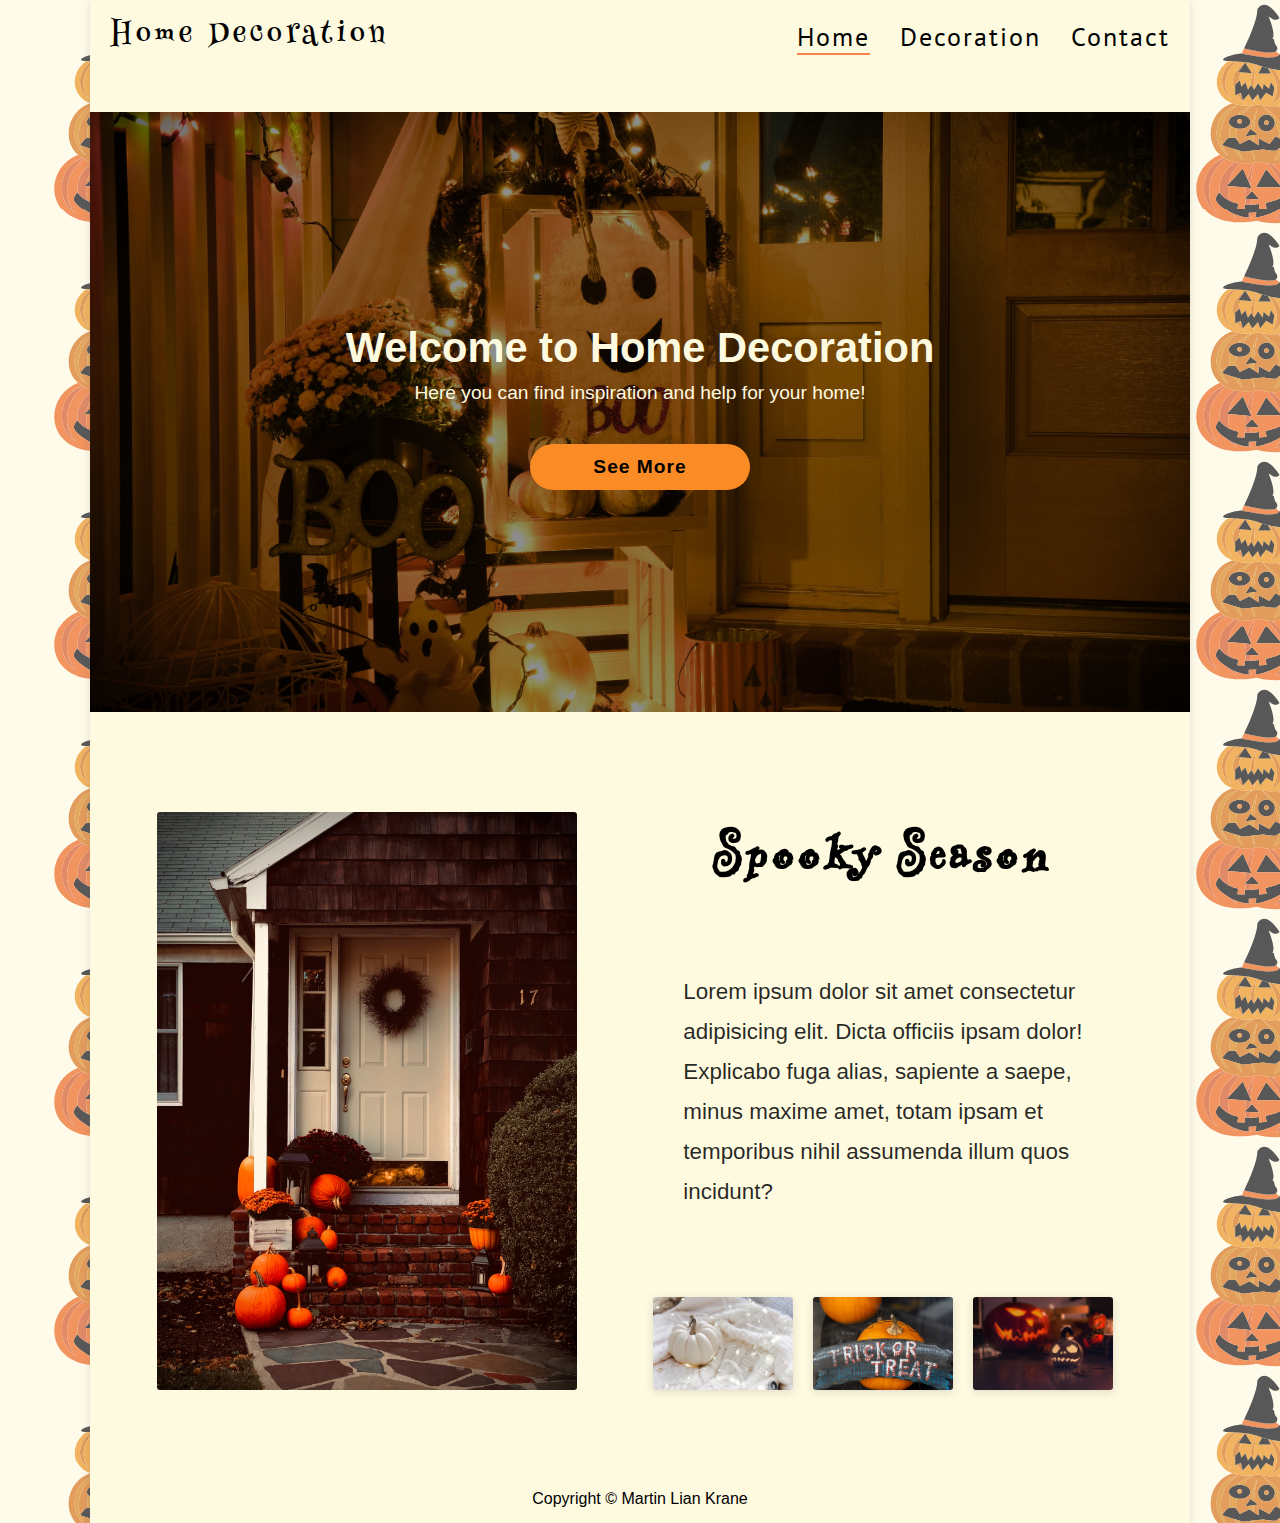
==== index.html @ 37a68a19 "Initial commit" ====
<!DOCTYPE html>
<html lang="en">
<head>
    <meta charset="UTF-8">
    <meta http-equiv="X-UA-Compatible" content="IE=edge">
    <meta name="viewport" content="width=device-width, initial-scale=1.0">
    <title>Design 2 MA</title>
    <link rel="stylesheet" href="style.css">
    <link rel="preconnect" href="https://fonts.googleapis.com">
<link rel="preconnect" href="https://fonts.gstatic.com" crossorigin>
<link href="https://fonts.googleapis.com/css2?family=Are+You+Serious&family=Creepster&family=Henny+Penny&family=PT+Sans&display=swap" rel="stylesheet">
</head>
<body>
    <div class="background">
        <div class="page-wrapper">
            <div class="navigation-bar">
                <div class="logo">
                    <a href="index.html">Home Decoration</a>
                </div>
                <div class="nav-menu">
                    <ul>
                        <li><a href="index.html" class="current">Home</a></li>
                        <li><a href="index.html">Decoration</a></li>
                        <li><a href="index.html">Contact</a></li>
                    </ul>
                </div>
            </div>

            <div class="container-1">
                <div class="container-1-content">
                    <h2>Welcome to Home Decoration</h2>
                    <p>Here you can find inspiration and help for your home!</p>
                    <button>See More</button>
                </div>
            </div>

            <div class="container-2">
                <img src="images/erica-marsland-huynh-bJI7ytRRYNU-unsplash.jpg" alt="">
                <div class="container-2-text">
                    <h3>Spooky Season</h3>
                    <p>Lorem ipsum dolor sit amet consectetur adipisicing elit. Dicta officiis ipsam dolor!
                        Explicabo fuga alias, sapiente a saepe, minus maxime amet, totam ipsam et temporibus
                        nihil assumenda illum quos incidunt?
                    </p>
                    <div class="container-img-row">
                        <img src="images/paige-cody-L-gk4fQcgnU-unsplash.jpg" alt="">
                        <img src="images/nick-fewings-oPVNGh0hzdI-unsplash.jpg" alt="">
                        <img src="images/andyone-RSw8StGHed8-unsplash.jpg" alt="">
                    </div>
                </div>   
            </div>
            <footer>Copyright &copy; Martin Lian Krane</footer>
        </div>
    </div>
</body>
</html>
---- style.css ----
*{
    box-sizing: border-box;
    margin: 0;
    padding: 0;
}
html {
    height: 100%;
  }
body{
    font-family: sans-serif;
    height: 100%;
}

a, li{
    text-decoration: none;
}
img{
    border-radius: 3px;
}
.navigation-bar{
 display: grid;
 grid-template-columns: repeat(7, 1fr);
 margin: 10px 20px;
 align-items: center;
 position: relative;
}

.logo a{
    font-family: 'Henny Penny', cursive;
    font-size: 1.8em;
    letter-spacing: 4px;
    color: black;
}

.logo{
    grid-column: 1/4;
}

.nav-menu{
    grid-column: 5/8; 
}

.nav-menu ul{
    list-style: none;
    display: flex;
    justify-content: flex-end;
}

.nav-menu li{
    padding-left: 30px;
}

.nav-menu a{
    color: black;
    font-size: 1.6em;
    font-family: 'PT Sans', sans-serif;
    letter-spacing: 2px;
}
.nav-menu a:hover{
    transition: 0.4s;
    color: #f9844a;
}


.background{
    position: relative; 
    width: 100%;
    display: flex;
    align-items: center;
    justify-content: center;
}
.background::before{
    content: "";
    background-image: url('images/01832\ Halloween\ Pumpkins\ Witches\ Hat.svg');
    background-size: auto 15%;
    background-color: #fefae0;
    position: absolute;
    top: 0px;
    right: 0px;
    bottom: 0px;
    left: 0px;
    opacity: 65%;
}
.page-wrapper{
    margin: auto;
    background-color: #fefae0;
    width: 1100px;
    position: relative;
    box-shadow: rgba(99, 99, 99, 0.2) 0px 2px 8px 0px;
}


.container-1{
    margin: 50px auto;
    background-image: linear-gradient(rgba(0,0,0,0.45),rgba(0,0,0,0.45)),url('images/clint-patterson-LuvEj39BEq4-unsplash.jpg');
    width: 100%;
    height: 600px;
    background-size: cover;
    background-position: center;
}

.container-1-content{
 text-align: center;
 height: 600px;
 display: flex;
 flex-direction: column;
 justify-content: center;
 align-items: center;
}
.container-1-content h2{
    color: #fefae0;
    font-size: 2.6em;
    margin: 10px;
}
.container-1-content p{
    color: #fefae0;
    margin-bottom: 20px;
    font-size: 1.2em;
}
.container-1 button{
    text-align: center;
    padding: 12px 0px;
    margin: 20px;
    border-radius: 26px;
    width: 20%;
    border: none;
    background: #fb8b24;
    font-weight: bold;
    font-size: 1.2em;
    cursor: pointer;
    letter-spacing: 1px;
}
.container-1 button:hover{
  opacity: 90%;
}

.container-2{
    display: flex;
    justify-content: space-evenly;
    margin-top: 100px;
    margin-bottom: 100px;
}

.container-2 img{
    width: 420px;
}

.container-2-text{
    display: flex;
    flex-direction: column;
    justify-content: space-between;
    align-items: center;
}
.container-2-text h3{
    text-align: center;
    font-size: 4em;
    font-family: 'Are You Serious', cursive;
    letter-spacing: 4px;
}.container-2-text p{
    max-width: 400px;
    font-size: 1.4em;
    color: rgba(0, 0, 0, 0.85);
    line-height: 40px;
}
.container-img-row img{
    width: 140px;
    margin: 0px 10px;
    height: 100%;
    box-shadow: rgba(99, 99, 99, 0.2) 0px 2px 8px 0px;
}
.container-img-row img:hover{
    transition: 0.4s;
    transform: scale(1.1);
    cursor: pointer;
}
.container-img-row{
    display: flex;
    justify-content: center;
}

.current{
    border-bottom: #f9844a 2px solid;
}

footer{
    text-align: center;
    margin: 15px 0px;
}
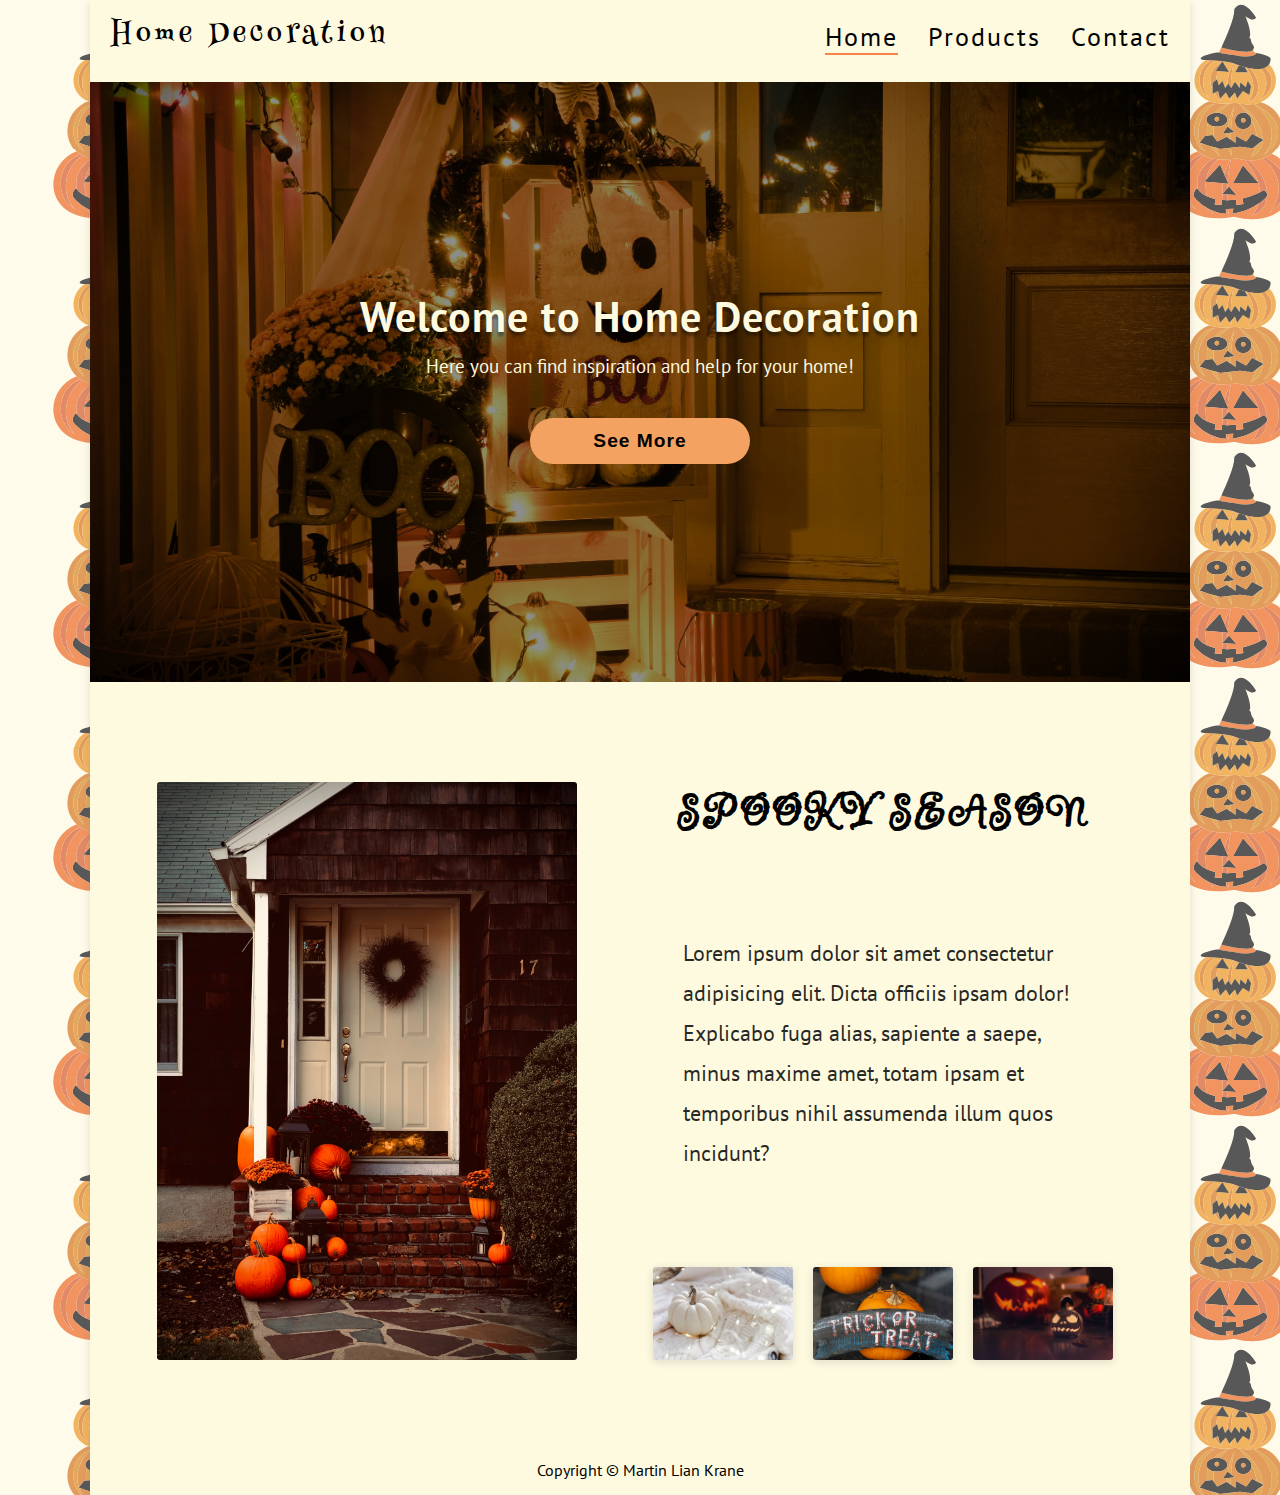
==== commit 982eb5ce: "done" ====
--- a/index.html
+++ b/index.html
@@ -20,7 +20,7 @@
                 <div class="nav-menu">
                     <ul>
                         <li><a href="index.html" class="current">Home</a></li>
-                        <li><a href="index.html">Decoration</a></li>
+                        <li><a href="products.html">Products</a></li>
                         <li><a href="index.html">Contact</a></li>
                     </ul>
                 </div>
--- a/style.css
+++ b/style.css
@@ -7,7 +7,7 @@
     height: 100%;
   }
 body{
-    font-family: sans-serif;
+    font-family: 'PT Sans', sans-serif;
     height: 100%;
 }
 
@@ -97,6 +97,7 @@
     height: 600px;
     background-size: cover;
     background-position: center;
+    margin-top: 20px;
 }
 
 .container-1-content{
@@ -124,7 +125,7 @@
     border-radius: 26px;
     width: 20%;
     border: none;
-    background: #fb8b24;
+    background: #f4a261;
     font-weight: bold;
     font-size: 1.2em;
     cursor: pointer;
@@ -185,4 +186,118 @@
 footer{
     text-align: center;
     margin: 15px 0px;
-}+    margin-top: 60px;
+}
+
+
+
+
+.landing-container{
+    margin-top: 30px;
+    margin-bottom: 100px;
+}
+.image-container{
+    display: flex;
+    flex-direction: row;
+    justify-content: space-evenly;
+}
+
+#one{
+    background-image:linear-gradient(rgba(0,0,0,0.3), rgba(0,0,0,0.4)), url(images/Webp.net-resizeimage.jpg);
+}
+#two{
+    background-image:linear-gradient(rgba(0,0,0,0.3), rgba(0,0,0,0.4)), url(images/Webp.net-resizeimage\ \(1\).jpg);
+}
+#three{
+    background-image:linear-gradient(rgba(0,0,0,0.3), rgba(0,0,0,0.4)), url(images/raquel-navalon-alvarez-TWj0qbJn4zI-unsplash.jpg);
+}
+
+#one:hover{
+    background-image:linear-gradient(rgba(0,0,0,0.2), rgba(0,0,0,0.2)), url(images/Webp.net-resizeimage.jpg);
+}
+#two:hover{
+    background-image:linear-gradient(rgba(0,0,0,0.2), rgba(0,0,0,0.2)), url(images/Webp.net-resizeimage\ \(1\).jpg);
+}
+#three:hover{
+    background-image:linear-gradient(rgba(0,0,0,0.2), rgba(0,0,0,0.2)), url(images/raquel-navalon-alvarez-TWj0qbJn4zI-unsplash.jpg);
+}
+
+.image{
+    height: 500px;
+    width: 350px;
+    background-size: cover;
+    display: flex;
+    justify-content: center;
+    align-items: center;
+    cursor: pointer;
+}
+
+.products-container{
+    margin: 30px 50px;
+    display: flex;
+    justify-content: center;
+}
+.products-container img{
+    width: 100%;
+}
+
+.product{
+    padding: 20px;
+    margin: 20px;
+    border-radius: 5px;
+    background-color: #faedcd;
+}
+.product h4, .product p{
+    text-align: center;
+    margin: 15px;
+}
+.product h4{
+    font-size: 1.2em;
+}
+.product button{
+    display: flex;
+    justify-content: center;
+    align-items: center;
+    width: 100%;
+    padding: 10px;
+    background-color: #f4a261;
+    border-radius: 3px;
+    border: none;
+    cursor: pointer;
+    font-size: 1.3em;
+}
+.product span img{
+   width: 10%; 
+}
+
+.product button img{
+    width: 10%;
+    margin: 0 3px;
+}
+.product p{
+    color: rgba(0, 0, 0, 0.75);
+    font-size: 1.2em;
+}
+
+h3{
+    margin-left: 75px;
+    font-size: 1.6em;
+    text-transform: uppercase;
+    font-family: 'PT Sans', sans-serif;
+    letter-spacing: 1px;
+    font-weight: bold;
+}
+h2{
+ text-align: center;
+ color: #fefae0;
+ font-size: 2em;
+ letter-spacing: 1px;
+ text-shadow: 0px 4px 3px rgba(0,0,0,0.4),
+             0px 8px 13px rgba(0,0,0,0.1),
+             0px 18px 23px rgba(0,0,0,0.1);
+}
+
+.container-2-text h3{
+    font-size: 3em;
+    margin: 0;
+}
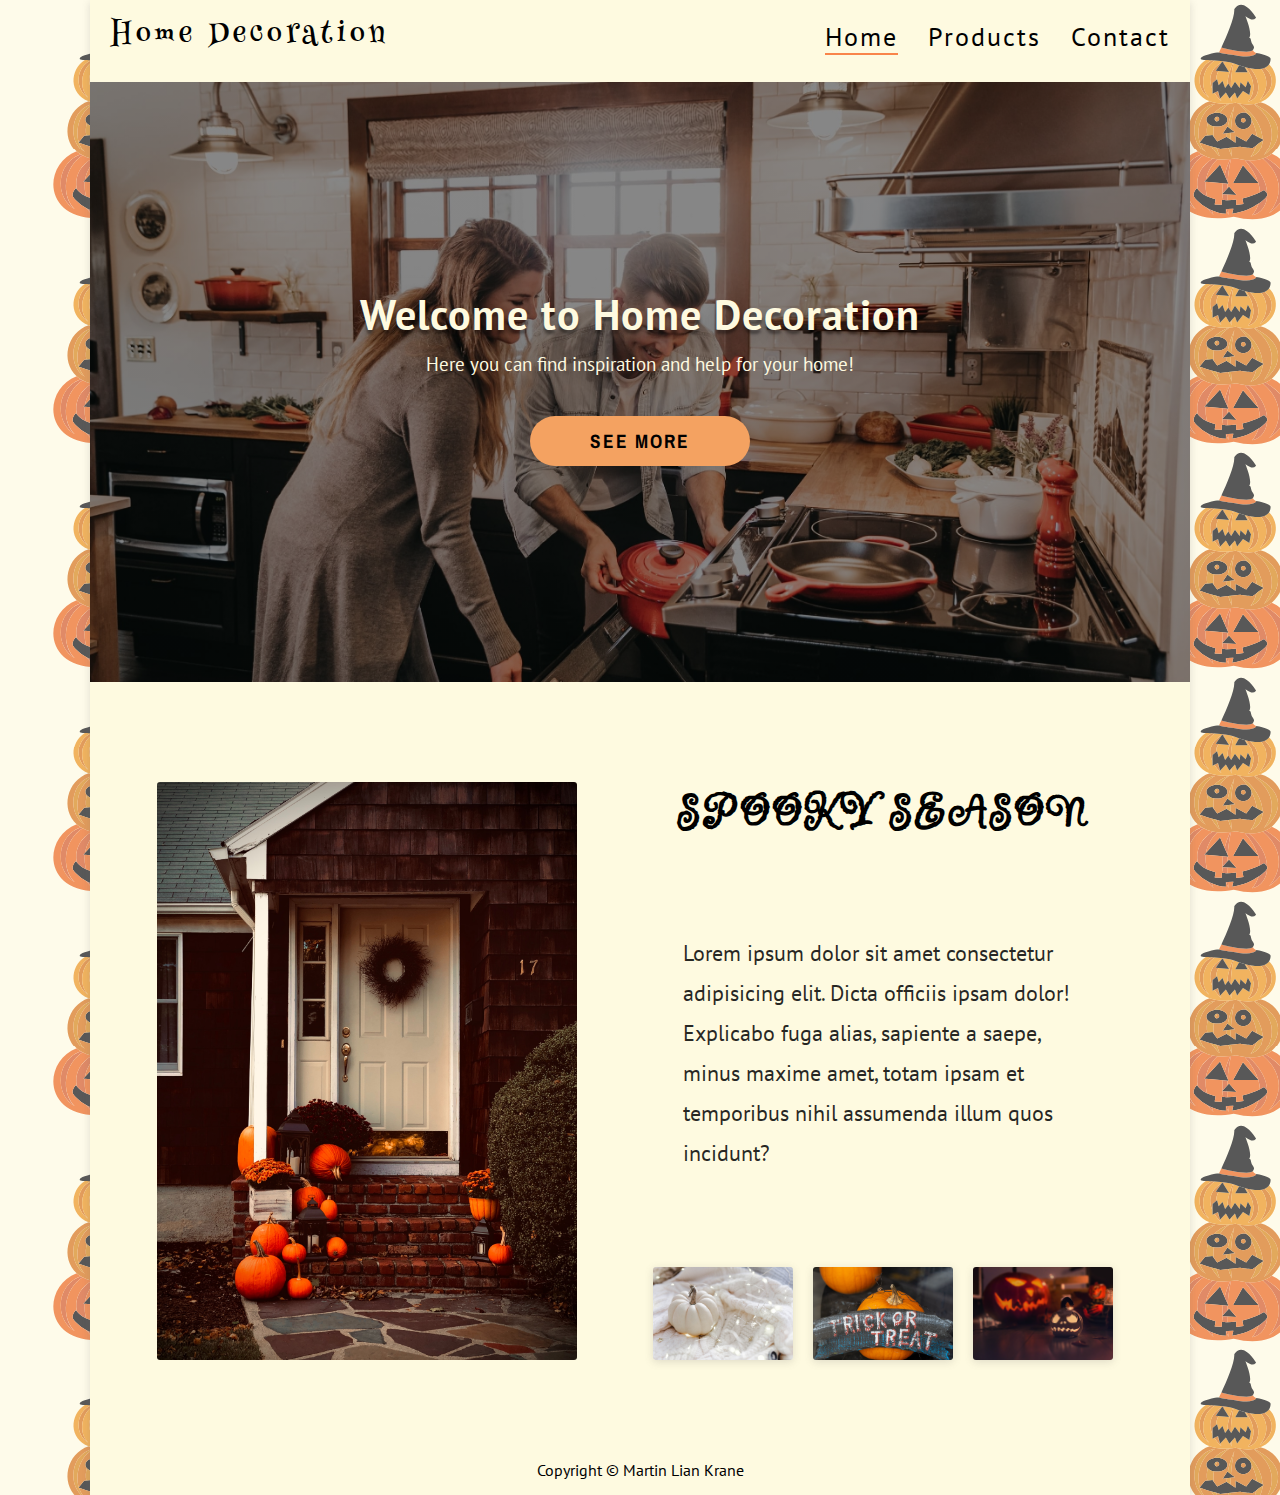
==== commit ca655e77: "d" ====
--- a/index.html
+++ b/index.html
@@ -9,6 +9,9 @@
     <link rel="preconnect" href="https://fonts.googleapis.com">
 <link rel="preconnect" href="https://fonts.gstatic.com" crossorigin>
 <link href="https://fonts.googleapis.com/css2?family=Are+You+Serious&family=Creepster&family=Henny+Penny&family=PT+Sans&display=swap" rel="stylesheet">
+<link rel="preconnect" href="https://fonts.googleapis.com">
+<link rel="preconnect" href="https://fonts.gstatic.com" crossorigin>
+<link href="https://fonts.googleapis.com/css2?family=Archivo+Narrow:wght@400;600;700&family=Fruktur&family=Julius+Sans+One&display=swap" rel="stylesheet">
 </head>
 <body>
     <div class="background">
--- a/style.css
+++ b/style.css
@@ -17,6 +17,7 @@
 img{
     border-radius: 3px;
 }
+
 .navigation-bar{
  display: grid;
  grid-template-columns: repeat(7, 1fr);
@@ -92,7 +93,7 @@
 
 .container-1{
     margin: 50px auto;
-    background-image: linear-gradient(rgba(0,0,0,0.45),rgba(0,0,0,0.45)),url('images/clint-patterson-LuvEj39BEq4-unsplash.jpg');
+    background-image: linear-gradient(rgba(0,0,0,0.45),rgba(0,0,0,0.45)),url('images/Webp.net-resizeimage\ \(3\).jpg');
     width: 100%;
     height: 600px;
     background-size: cover;
@@ -130,6 +131,10 @@
     font-size: 1.2em;
     cursor: pointer;
     letter-spacing: 1px;
+    font-family: 'Archivo Narrow', sans-serif;
+    letter-spacing: 2px;
+    text-transform: uppercase;
+    
 }
 .container-1 button:hover{
   opacity: 90%;
@@ -301,3 +306,6 @@
     font-size: 3em;
     margin: 0;
 }
+
+
+
